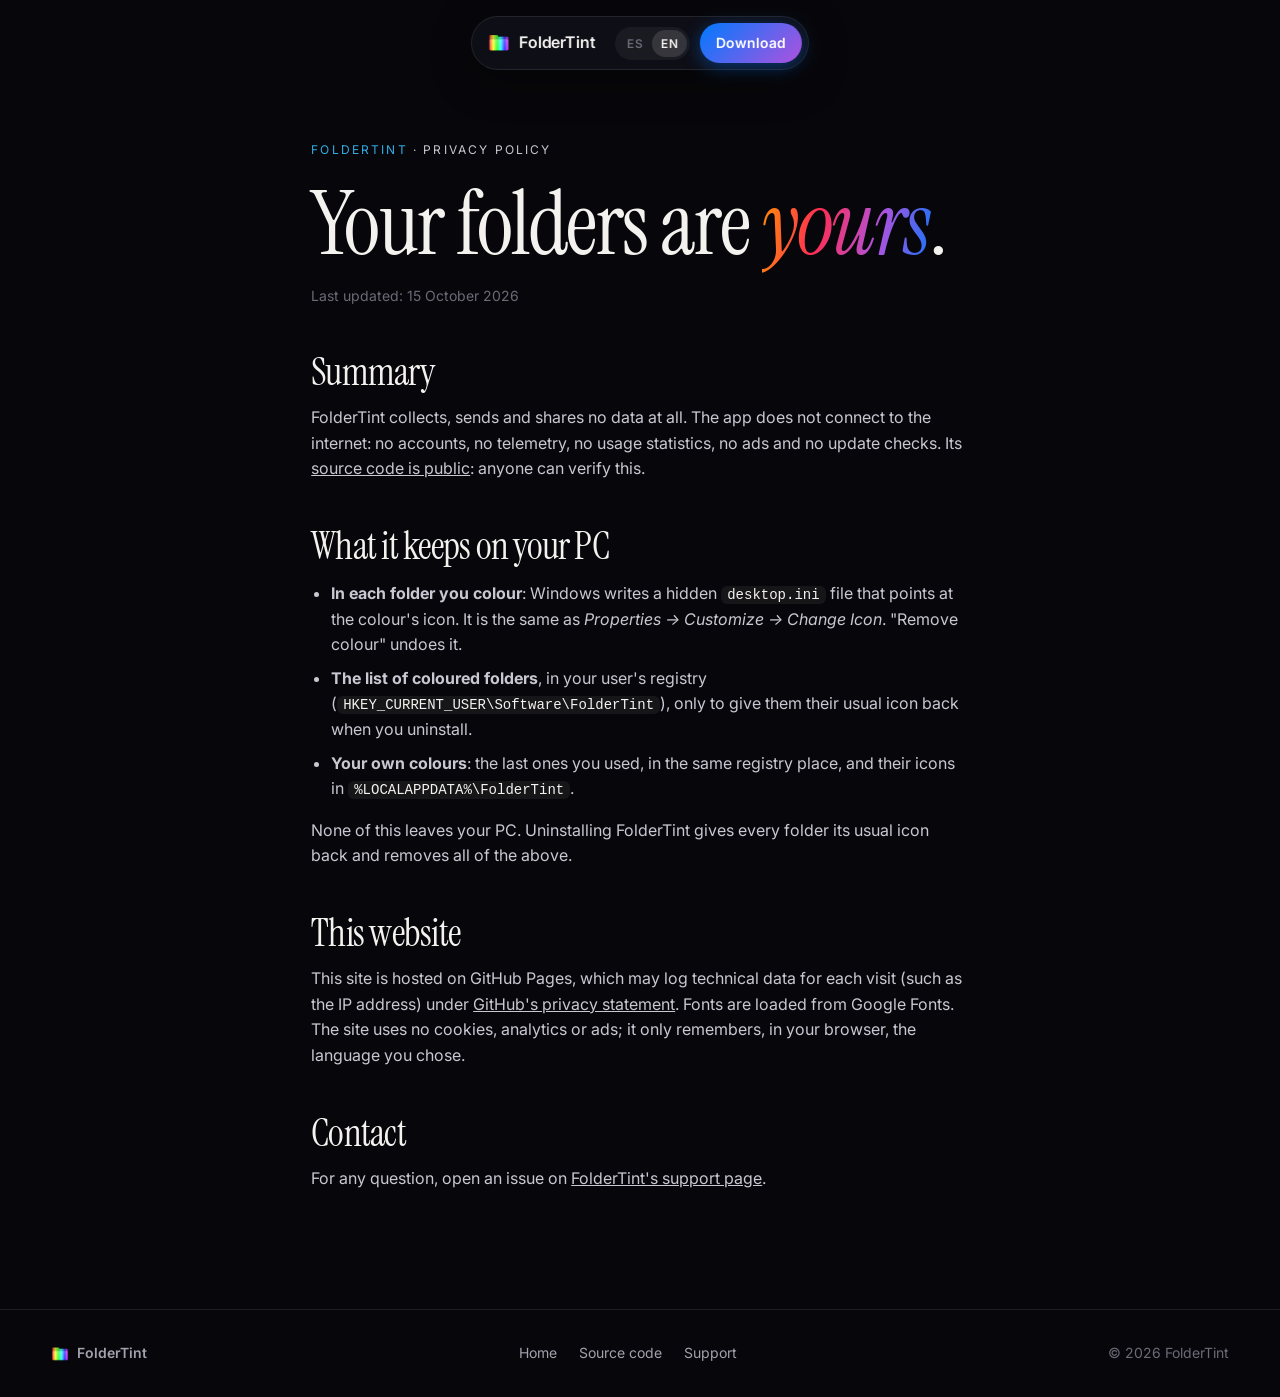
==== privacy.html @ e4a73491 "Site: FolderTint 0.3.0 The same dark, scroll-driven page and patterns as ScreenShotCM's site: the co" ====
<!doctype html>
<html lang="es">
<head>
  <meta charset="utf-8">
  <meta name="viewport" content="width=device-width, initial-scale=1">
  <title>Privacidad — FolderTint</title>
  <meta name="description" content="FolderTint no recoge ni envía ningún dato. Política de privacidad de la aplicación y de este sitio.">
  <meta name="theme-color" content="#07070b">
  <link rel="icon" type="image/png" href="assets/icon-44.png">
  <link rel="preconnect" href="https://fonts.googleapis.com">
  <link rel="preconnect" href="https://fonts.gstatic.com" crossorigin>
  <link rel="stylesheet" href="https://fonts.googleapis.com/css2?family=Instrument+Serif:ital@0;1&family=Inter:wght@400;500;600&display=swap">
  <link rel="stylesheet" href="assets/site.css">
</head>
<body data-title-key="doc.title">
  <header class="nav" id="nav">
    <a class="brand" href="./" aria-label="FolderTint">
      <img src="assets/icon-44.png" alt="" width="22" height="22">
      <span>FolderTint</span>
    </a>
    <div class="lang" role="group" aria-label="Idioma / Language">
      <button type="button" data-lang="es" aria-pressed="true">ES</button>
      <button type="button" data-lang="en" aria-pressed="false">EN</button>
    </div>
    <a class="cta" href="./#descargar" data-i18n="nav.download">Descargar</a>
  </header>

  <main class="doc">
    <article data-only="es" class="shown" lang="es">
      <p class="eyebrow"><span>FolderTint</span> · Política de privacidad</p>
      <h1>Tus carpetas son <em>tuyas</em>.</h1>
      <p class="updated">Última actualización: 15 de octubre de 2026</p>

      <h2>Resumen</h2>
      <p>FolderTint no recoge, no envía y no comparte ningún dato. La aplicación no se
        conecta a internet: no tiene cuentas, ni telemetría, ni estadísticas de uso, ni
        publicidad, ni comprobación de actualizaciones. Su
        <a href="https://github.com/foldertint/FolderTint">código es público</a>: cualquiera
        puede comprobarlo.</p>

      <h2>Qué guarda en tu equipo</h2>
      <ul>
        <li><strong>En cada carpeta que coloreas</strong>: Windows escribe un archivo oculto
          <code>desktop.ini</code> que apunta al icono del color. Es lo mismo que hace
          <em>Propiedades → Personalizar → Cambiar icono</em>. «Quitar color» lo deshace.</li>
        <li><strong>La lista de carpetas coloreadas</strong>, en el registro de tu usuario
          (<code>HKEY_CURRENT_USER\Software\FolderTint</code>), solo para devolverles su
          icono normal al desinstalar.</li>
        <li><strong>Tus colores propios</strong>: los últimos que usaste, en el mismo lugar
          del registro, y sus iconos en <code>%LOCALAPPDATA%\FolderTint</code>.</li>
      </ul>
      <p>Nada de esto sale de tu equipo. Al desinstalar FolderTint, cada carpeta vuelve a
        su icono normal y se borra todo lo anterior.</p>

      <h2>Este sitio</h2>
      <p>Este sitio está alojado en GitHub Pages, que puede registrar datos técnicos de
        cada visita (como la dirección IP) según la
        <a href="https://docs.github.com/es/site-policy/privacy-policies/github-general-privacy-statement">declaración de privacidad de GitHub</a>.
        Las tipografías se cargan desde Google Fonts. El sitio no usa cookies, ni analítica,
        ni publicidad; solo recuerda en tu navegador el idioma que elegiste.</p>

      <h2>Contacto</h2>
      <p>Para cualquier pregunta, abre un tema en
        <a href="https://github.com/foldertint/foldertint.github.io/issues">el soporte de FolderTint</a>.</p>
    </article>

    <article data-only="en" lang="en">
      <p class="eyebrow"><span>FolderTint</span> · Privacy policy</p>
      <h1>Your folders are <em>yours</em>.</h1>
      <p class="updated">Last updated: 15 October 2026</p>

      <h2>Summary</h2>
      <p>FolderTint collects, sends and shares no data at all. The app does not connect to
        the internet: no accounts, no telemetry, no usage statistics, no ads and no update
        checks. Its <a href="https://github.com/foldertint/FolderTint">source code is public</a>:
        anyone can verify this.</p>

      <h2>What it keeps on your PC</h2>
      <ul>
        <li><strong>In each folder you colour</strong>: Windows writes a hidden
          <code>desktop.ini</code> file that points at the colour's icon. It is the same as
          <em>Properties → Customize → Change Icon</em>. "Remove colour" undoes it.</li>
        <li><strong>The list of coloured folders</strong>, in your user's registry
          (<code>HKEY_CURRENT_USER\Software\FolderTint</code>), only to give them their usual
          icon back when you uninstall.</li>
        <li><strong>Your own colours</strong>: the last ones you used, in the same registry
          place, and their icons in <code>%LOCALAPPDATA%\FolderTint</code>.</li>
      </ul>
      <p>None of this leaves your PC. Uninstalling FolderTint gives every folder its usual
        icon back and removes all of the above.</p>

      <h2>This website</h2>
      <p>This site is hosted on GitHub Pages, which may log technical data for each visit
        (such as the IP address) under
        <a href="https://docs.github.com/en/site-policy/privacy-policies/github-general-privacy-statement">GitHub's privacy statement</a>.
        Fonts are loaded from Google Fonts. The site uses no cookies, analytics or ads; it
        only remembers, in your browser, the language you chose.</p>

      <h2>Contact</h2>
      <p>For any question, open an issue on
        <a href="https://github.com/foldertint/foldertint.github.io/issues">FolderTint's support page</a>.</p>
    </article>
  </main>

  <footer class="footer">
    <div>
      <img src="assets/icon-44.png" alt="" width="18" height="18">
      <span>FolderTint</span>
    </div>
    <nav>
      <a href="./" data-i18n="foot.home">Inicio</a>
      <a href="https://github.com/foldertint/FolderTint" data-i18n="foot.source">Código fuente</a>
      <a href="https://github.com/foldertint/foldertint.github.io/issues" data-i18n="foot.support">Soporte</a>
    </nav>
    <p>© 2026 FolderTint</p>
  </footer>

  <script src="assets/site.js"></script>
</body>
</html>
---- assets/site.css ----
/* FolderTint — the same dark, scroll-driven page as ScreenShotCM, in the
   folders' own colours. No framework: the chapters reveal and the rail
   follows through site.js. */

:root {
  --bg: #07070b;
  --bg-2: #0d0d14;
  --ink: #f4f2ee;
  --muted: #a3a1ad;
  --faint: #6c6a77;
  --line: rgba(255, 255, 255, .09);
  --glass: rgba(20, 20, 30, .62);
  --accent: #007aff;
  --accent-2: #af52de;
  --sky: #32ade6;
  --mark: #ff2d55;
  --warm: #ff9500;
  --spectrum: linear-gradient(100deg, var(--warm), var(--mark) 34%, var(--accent-2) 66%, var(--accent));
  --serif: "Instrument Serif", "Iowan Old Style", Georgia, serif;
  --sans: "Inter", "Segoe UI", system-ui, sans-serif;
  --gutter: clamp(16px, 4vw, 56px);
  color-scheme: dark;
}

* { box-sizing: border-box; }
html { scroll-behavior: smooth; -webkit-text-size-adjust: 100%; }
body {
  margin: 0;
  background: var(--bg);
  color: var(--ink);
  font: 400 16px/1.6 var(--sans);
  -webkit-font-smoothing: antialiased;
  overflow-x: hidden;
}
img { max-width: 100%; height: auto; display: block; }
a { color: inherit; }
em { font-style: italic; }
::selection { background: var(--accent); color: #fff; }

/* A faint film grain over everything, for depth. */
.grain {
  position: fixed; inset: -50%; z-index: 100; pointer-events: none; opacity: .05;
  background-image: url("data:image/svg+xml,%3Csvg xmlns='http://www.w3.org/2000/svg' width='160' height='160'%3E%3Cfilter id='n'%3E%3CfeTurbulence type='fractalNoise' baseFrequency='.9' numOctaves='3' stitchTiles='stitch'/%3E%3C/filter%3E%3Crect width='100%25' height='100%25' filter='url(%23n)'/%3E%3C/svg%3E");
  animation: grain 1.2s steps(6) infinite;
}
@keyframes grain {
  0% { transform: translate(0, 0); } 33% { transform: translate(-3%, 2%); }
  66% { transform: translate(2%, -3%); } 100% { transform: translate(0, 0); }
}

/* ── Floating pill nav ─────────────────────────────────────────────── */
.nav {
  position: fixed; top: 16px; left: 50%; z-index: 50;
  transform: translateX(-50%);
  display: flex; align-items: center; gap: 6px;
  padding: 6px 6px 6px 16px;
  width: max-content; max-width: calc(100% - 32px);
  background: var(--glass);
  border: 1px solid var(--line);
  border-radius: 999px;
  backdrop-filter: blur(18px) saturate(1.4);
  -webkit-backdrop-filter: blur(18px) saturate(1.4);
  box-shadow: 0 10px 40px rgba(0, 0, 0, .35);
  transition: transform .5s cubic-bezier(.2, .8, .2, 1), opacity .5s;
}
.nav.hidden { transform: translate(-50%, -140%); opacity: 0; }
.brand { display: flex; align-items: center; gap: 9px; text-decoration: none; font-weight: 600; letter-spacing: -.01em; margin-right: 10px; }
.links { display: flex; gap: 2px; }
.links a {
  text-decoration: none; color: var(--muted); font-size: 14px;
  padding: 8px 12px; border-radius: 999px; transition: color .2s, background .2s;
}
.links a:hover { color: var(--ink); background: rgba(255, 255, 255, .06); }
.lang { display: flex; padding: 3px; border-radius: 999px; background: rgba(255, 255, 255, .05); margin: 0 4px; }
.lang button {
  font: 600 12px var(--sans); color: var(--faint); background: none; border: 0;
  padding: 6px 9px; border-radius: 999px; cursor: pointer; letter-spacing: .04em;
}
.lang button[aria-pressed="true"] { color: var(--ink); background: rgba(255, 255, 255, .12); }
.cta {
  text-decoration: none; font-size: 14px; font-weight: 600; color: #fff;
  padding: 9px 16px; border-radius: 999px;
  background: linear-gradient(135deg, var(--accent), var(--accent-2));
  box-shadow: 0 4px 18px rgba(0, 122, 255, .4);
}

/* ── Chapter rail ──────────────────────────────────────────────────── */
.rail {
  position: fixed; right: 22px; top: 50%; z-index: 40;
  transform: translateY(-50%);
  display: flex; gap: 14px;
}
.rail ol { list-style: none; margin: 0; padding: 0; display: flex; flex-direction: column; gap: 14px; }
.rail a {
  position: relative;
  display: flex; align-items: center; justify-content: flex-end; gap: 10px;
  text-decoration: none; color: var(--faint); font-size: 11px; letter-spacing: .12em;
  transition: color .3s;
}
.rail em {
  position: absolute; right: calc(100% + 4px); white-space: nowrap; pointer-events: none;
  font-style: normal; text-transform: uppercase; opacity: 0; transform: translateX(6px);
  transition: opacity .3s, transform .3s;
}
.rail a:hover em { opacity: 1; transform: none; }
.rail li.active a { color: var(--ink); }
.rail-progress { width: 1px; background: var(--line); position: relative; }
.rail-progress i {
  position: absolute; left: -1px; top: 0; width: 3px; border-radius: 3px; height: 0;
  background: linear-gradient(var(--warm), var(--mark), var(--accent-2), var(--accent));
}

/* ── Shared type ───────────────────────────────────────────────────── */
.eyebrow {
  font-size: 12px; letter-spacing: .18em; text-transform: uppercase; color: var(--muted);
  margin: 0 0 22px;
}
.eyebrow span:first-child { color: var(--sky); }
h1, h2 {
  font-family: var(--serif); font-weight: 400; letter-spacing: -.02em; margin: 0;
  line-height: .98;
}
h1 em, h2 em {
  background: var(--spectrum);
  -webkit-background-clip: text; background-clip: text; color: transparent;
  padding-right: .08em; margin-right: -.08em;
}
h1 { font-size: clamp(50px, 6.4vw, 108px); }
h2 { font-size: clamp(40px, 5.6vw, 84px); margin-bottom: 26px; }
p { color: var(--muted); margin: 0 0 18px; }

.btn {
  display: inline-flex; align-items: center; gap: 10px;
  text-decoration: none; font-weight: 600; font-size: 15px;
  padding: 14px 22px; border-radius: 999px;
  transition: transform .2s, box-shadow .2s, background .2s;
}
.btn:hover { transform: translateY(-2px); }
.btn-primary {
  color: #fff; background: linear-gradient(135deg, var(--accent), var(--accent-2));
  box-shadow: 0 10px 34px rgba(0, 122, 255, .38);
}
.btn-primary:hover { box-shadow: 0 14px 44px rgba(0, 122, 255, .55); }
.btn-ghost { color: var(--ink); border: 1px solid var(--line); background: rgba(255, 255, 255, .03); }
.btn-ghost:hover { background: rgba(255, 255, 255, .08); }
.btn-xl { font-size: 18px; padding: 18px 30px; }

/* ── Hero ──────────────────────────────────────────────────────────── */
.hero {
  position: relative; min-height: 100svh;
  display: grid; grid-template-columns: minmax(0, 5fr) minmax(0, 7fr); grid-template-rows: 1fr auto;
  grid-template-areas: "copy shot" "stats stats"; column-gap: 3vw;
  padding: 120px var(--gutter) 40px;
  overflow: hidden; isolation: isolate;
}
.glow { position: absolute; border-radius: 50%; filter: blur(90px); z-index: -1; pointer-events: none; }
.glow-a { width: 60vw; height: 60vw; right: -18vw; top: -18vw; background: radial-gradient(circle, rgba(50, 173, 230, .28), transparent 65%); }
.glow-b { width: 50vw; height: 50vw; left: -14vw; bottom: -20vw; background: radial-gradient(circle, rgba(175, 82, 222, .26), transparent 65%); }
.hero-shot {
  grid-area: shot; align-self: center; position: relative; z-index: -1;
  /* Clear of the chapter rail on the right. */
  margin: 0 28px 0 0;
  perspective: 1600px;
}
.hero-shot > * {
  transform: rotateY(calc(-16deg * (1 - var(--p, 0)))) rotateX(calc(8deg * (1 - var(--p, 0)))) scale(calc(.92 + .08 * var(--p, 0)));
  transform-origin: 70% 50%;
  will-change: transform;
}
.hero::after {
  content: ""; position: absolute; inset: 0; z-index: -1; pointer-events: none;
  background: linear-gradient(0deg, var(--bg) 2%, rgba(7, 7, 11, 0) 42%);
}
.hero-copy { grid-area: copy; align-self: center; padding: 24px 0 56px; }
.hero-copy .lede { font-size: clamp(17px, 1.5vw, 20px); max-width: 540px; margin: 28px 0 34px; color: #c9c7d2; }
.actions { display: flex; gap: 12px; flex-wrap: wrap; }
.stats {
  grid-area: stats;
  display: grid; grid-template-columns: repeat(4, 1fr); gap: 0; margin: 0;
  border-top: 1px solid var(--line);
}
.stats div { padding: 22px 22px 6px 0; }
.stats div + div { padding-left: 22px; border-left: 1px solid var(--line); }
.stats dt { font-family: var(--serif); font-size: clamp(34px, 3.6vw, 54px); line-height: 1; }
.stats dd { margin: 8px 0 0; font-size: 13px; color: var(--muted); }

/* The hero's wall of folders: every colour, floating gently. */
.wall {
  display: grid; grid-template-columns: repeat(7, 1fr); gap: clamp(6px, 1.2vw, 18px);
  padding: clamp(18px, 2.4vw, 34px); border-radius: 22px;
  background: linear-gradient(160deg, rgba(255, 255, 255, .06), rgba(255, 255, 255, .015));
  border: 1px solid var(--line);
  box-shadow: 0 50px 120px rgba(0, 0, 0, .6);
}
.wall figure { margin: 0; text-align: center; }
.wall img { width: 100%; filter: drop-shadow(0 10px 18px rgba(0, 0, 0, .35)); animation: bob 6s ease-in-out infinite; animation-delay: calc(var(--i, 0) * -.45s); }
.wall figcaption { font-size: clamp(10px, .9vw, 13px); color: var(--muted); margin-top: 2px; }
.wall .more img { animation: none; }
@keyframes bob { 0%, 100% { transform: translateY(0); } 50% { transform: translateY(-6px); } }

/* ── Chapters ──────────────────────────────────────────────────────── */
.chapter {
  position: relative;
  display: grid; grid-template-columns: minmax(0, 5fr) minmax(0, 7fr);
  gap: clamp(32px, 5vw, 88px); align-items: center;
  padding: clamp(96px, 14vh, 180px) calc(var(--gutter) + 56px) clamp(96px, 14vh, 180px) var(--gutter);
  border-top: 1px solid var(--line);
}
.chapter.flip { grid-template-columns: minmax(0, 7fr) minmax(0, 5fr); }
.chapter.flip .copy { order: 2; }
.chapter .copy { position: sticky; top: 18vh; align-self: start; padding-top: 4vh; }
.chapter.wide { grid-template-columns: 1fr; }
.chapter.wide .copy { position: static; max-width: 760px; margin: 0 auto; text-align: center; }
.frame { margin: 0; position: relative; }
.frame img.shot {
  border-radius: 12px;
  box-shadow: 0 40px 100px rgba(0, 0, 0, .55), 0 0 0 1px rgba(255, 255, 255, .07);
}
.frame::before {
  content: ""; position: absolute; inset: 8% 6%; z-index: -1; border-radius: 40px; filter: blur(70px);
  background: linear-gradient(135deg, rgba(255, 149, 0, .16), rgba(255, 45, 85, .14), rgba(0, 122, 255, .2));
}

.note { font-size: 14px; color: var(--faint); }
.list + .note { margin-top: 26px; }
.chips { list-style: none; padding: 0; margin: 26px 0 0; display: flex; flex-wrap: wrap; gap: 8px; }
.chips li { font-size: 14px; padding: 7px 14px; border-radius: 999px; border: 1px solid var(--line); background: rgba(255, 255, 255, .03); color: #d6d4dd; }
.list { padding: 0; margin: 24px 0 0; list-style: none; display: grid; gap: 12px; }
.list li { position: relative; padding-left: 26px; color: #d6d4dd; }
.list li::before { content: ""; position: absolute; left: 0; top: .62em; width: 12px; height: 2px; background: var(--spectrum); }
.specs { display: grid; grid-template-columns: 1fr 1fr; gap: 26px 28px; margin: 32px 0 26px; }
.specs dt { font-family: var(--serif); font-size: clamp(34px, 3.4vw, 50px); line-height: 1; }
.specs dd { margin: 8px 0 0; font-size: 14px; color: var(--muted); }
kbd {
  font: 500 13px var(--sans); color: var(--ink); white-space: nowrap;
  padding: 3px 8px; border-radius: 7px;
  background: rgba(255, 255, 255, .06); border: 1px solid var(--line); border-bottom-width: 2px;
}

/* Reveal: images rise in as their chapter arrives. */
.reveal { opacity: 0; transform: translateY(60px) scale(.97); transition: opacity 1s cubic-bezier(.2, .8, .2, 1), transform 1.2s cubic-bezier(.2, .8, .2, 1); }
.reveal.in { opacity: 1; transform: none; }
.copy > * { opacity: 0; transform: translateY(24px); transition: opacity .8s, transform .9s cubic-bezier(.2, .8, .2, 1); }
.copy.in > * { opacity: 1; transform: none; }
.copy.in > *:nth-child(2) { transition-delay: .08s; }
.copy.in > *:nth-child(3) { transition-delay: .16s; }
.copy.in > *:nth-child(4) { transition-delay: .24s; }
.copy.in > *:nth-child(5) { transition-delay: .32s; }

/* ── Explorer and its context menu, drawn with the real icons ──────── */
.explorer {
  position: relative; border-radius: 12px; padding: 10px 0 70px;
  background: #191919; border: 1px solid rgba(255, 255, 255, .08);
  box-shadow: 0 40px 100px rgba(0, 0, 0, .55);
  font: 13px "Segoe UI", var(--sans); color: #e8e8e8;
  min-height: 460px;
}
.explorer .row {
  display: grid; grid-template-columns: 22px 1fr auto; gap: 10px; align-items: center;
  padding: 5px 18px; color: #e8e8e8;
}
.explorer .row img { width: 20px; height: 20px; }
.explorer .row span:last-child { color: #9a9a9a; font-size: 12px; }
.explorer .row.selected { background: rgba(255, 255, 255, .09); box-shadow: inset 2px 0 #4cc2ff; }
.menu {
  position: absolute; min-width: 230px; padding: 4px;
  background: #2c2c2c; border: 1px solid rgba(255, 255, 255, .1); border-radius: 8px;
  box-shadow: 0 18px 50px rgba(0, 0, 0, .55);
}
.menu.main { left: 26%; top: 74px; }
.menu.sub { left: calc(26% + 226px); top: 132px; min-width: 190px; }
.menu li { list-style: none; display: flex; align-items: center; gap: 10px; padding: 5px 10px; border-radius: 4px; color: #e8e8e8; }
.menu ul { margin: 0; padding: 0; }
.menu li img, .menu li i { width: 16px; height: 16px; flex: none; }
.menu li.on { background: rgba(255, 255, 255, .08); }
.menu li.dim { color: #9a9a9a; }
.menu li .chev { margin-left: auto; color: #9a9a9a; }
.menu hr { border: 0; border-top: 1px solid rgba(255, 255, 255, .1); margin: 4px 6px; }

/* ── desktop.ini, as a card ────────────────────────────────────────── */
.ini {
  margin: 0; border-radius: 14px; padding: 26px 28px; overflow-x: auto;
  background: #0f0f16; border: 1px solid var(--line);
  box-shadow: 0 40px 100px rgba(0, 0, 0, .55);
  font: 14px/1.8 ui-monospace, "Cascadia Code", Consolas, monospace; color: #d6d4dd;
}
.ini .k { color: var(--sky); }
.ini .s { color: #ffb86b; }
.ini .c { color: var(--faint); }
.ini-head { display: flex; align-items: center; gap: 12px; margin-bottom: 16px; font: 600 13px var(--sans); color: var(--muted); }
.ini-head img { width: 40px; }

/* ── Sizes: the same folder, sharp at every size ───────────────────── */
.sizes {
  display: flex; align-items: flex-end; justify-content: center; gap: clamp(12px, 2.2vw, 30px); flex-wrap: wrap;
  padding: 40px 30px; border-radius: 18px; background: rgba(255, 255, 255, .03); border: 1px solid var(--line);
}
.sizes figure { margin: 0; text-align: center; }
.sizes img { margin: 0 auto 10px; image-rendering: auto; }
.sizes figcaption { font-size: 12px; color: var(--faint); letter-spacing: .06em; }

/* ── Download ──────────────────────────────────────────────────────── */
.download {
  position: relative; overflow: hidden; isolation: isolate;
  text-align: center; padding: clamp(120px, 18vh, 220px) var(--gutter);
  border-top: 1px solid var(--line);
}
.glow-c { width: 70vw; height: 40vw; left: 15vw; top: 20%; background: radial-gradient(ellipse, rgba(255, 45, 85, .16), rgba(0, 122, 255, .2) 40%, transparent 68%); }
.download h2 { font-size: clamp(48px, 7.4vw, 116px); margin-bottom: 44px; }
.dl-meta { margin: 14px 0 34px; font-size: 14px; }
.dl-note { margin: 14px auto 26px; font-size: 14px; max-width: 620px; }
.dl-facts { list-style: none; padding: 0; margin: 0 auto 30px; display: flex; flex-wrap: wrap; justify-content: center; gap: 10px 26px; max-width: 900px; }
.dl-facts li { color: #d6d4dd; font-size: 15px; }
.dl-facts li::before { content: "✓"; color: var(--sky); margin-right: 8px; }
.sha { font-size: 12px; color: var(--faint); overflow-wrap: anywhere; }
.sha span { letter-spacing: .14em; margin-right: 6px; }
.sha code { font: 12px ui-monospace, "Cascadia Code", Consolas, monospace; }

/* ── Footer ────────────────────────────────────────────────────────── */
.footer {
  display: flex; align-items: center; justify-content: space-between; gap: 18px; flex-wrap: wrap;
  padding: 32px var(--gutter); border-top: 1px solid var(--line); font-size: 14px; color: var(--faint);
}
.footer div { display: flex; align-items: center; gap: 8px; color: var(--muted); font-weight: 600; }
.footer nav { display: flex; gap: 22px; flex-wrap: wrap; }
.footer a { text-decoration: none; color: var(--muted); }
.footer a:hover { color: var(--ink); }
.footer p { margin: 0; color: var(--faint); }

/* ── Privacy page ──────────────────────────────────────────────────── */
.doc { max-width: 760px; margin: 0 auto; padding: 140px var(--gutter) 100px; }
.doc h1 { font-size: clamp(48px, 7vw, 88px); margin-bottom: 18px; }
.doc h2 { font-size: clamp(28px, 3vw, 38px); margin: 46px 0 14px; }
.doc p, .doc li { color: #c9c7d2; }
.doc ul { padding-left: 20px; }
.doc li { margin-bottom: 8px; }
.doc code { font: 14px ui-monospace, "Cascadia Code", Consolas, monospace; color: var(--ink); background: rgba(255, 255, 255, .06); padding: 1px 6px; border-radius: 6px; overflow-wrap: anywhere; }
.doc .updated { color: var(--faint); font-size: 14px; }
[data-only]:not(.shown) { display: none; }

/* ── Light or dark: the same picker in both palettes ── */
.duo { display: grid; grid-template-columns: 1fr 1fr; gap: 24px; max-width: 1400px; margin: 0 auto; }
.duo img { width: 100%; height: auto; }

/* ── Smaller screens ───────────────────────────────────────────────── */
@media (max-width: 1100px) {
  .rail { display: none; }
  .chapter { padding-right: var(--gutter); }
}
@media (max-width: 900px) {
  .links { display: none; }
  .hero { padding-top: 96px; grid-template-columns: 1fr; grid-template-rows: auto auto auto; grid-template-areas: "shot" "copy" "stats"; }
  .hero-shot { margin: 12px 0 8px; }
  .hero::after { background: linear-gradient(0deg, var(--bg) 0%, rgba(7, 7, 11, 0) 30%); }
  .hero-copy { padding-bottom: 32px; }
  .stats { grid-template-columns: 1fr 1fr; }
  .stats div:nth-child(3) { padding-left: 0; border-left: 0; }
  .stats div:nth-child(n+3) { border-top: 1px solid var(--line); }
  .chapter, .chapter.flip { grid-template-columns: 1fr; gap: 36px; }
  .chapter.flip .copy { order: 0; }
  .chapter .copy { position: static; padding-top: 0; }
  .duo { grid-template-columns: 1fr; }
  .menu.main { left: 8%; top: 112px; }
  .menu.sub { left: auto; right: 4%; top: 236px; }
  .explorer { min-height: 720px; }
}
@media (max-width: 520px) {
  .brand span { display: none; }
  .nav { padding-left: 12px; }
  .specs { grid-template-columns: 1fr; }
  .wall { grid-template-columns: repeat(5, 1fr); }
  .explorer { min-height: 760px; }
  .menu.main { left: 4%; right: 18%; min-width: 0; }
  .menu.sub { top: 262px; }
}

@media (prefers-reduced-motion: reduce) {
  html { scroll-behavior: auto; }
  .grain, .wall img { animation: none; }
  .reveal, .copy > * { opacity: 1; transform: none; transition: none; }
  .hero-shot > * { transform: none; }
}
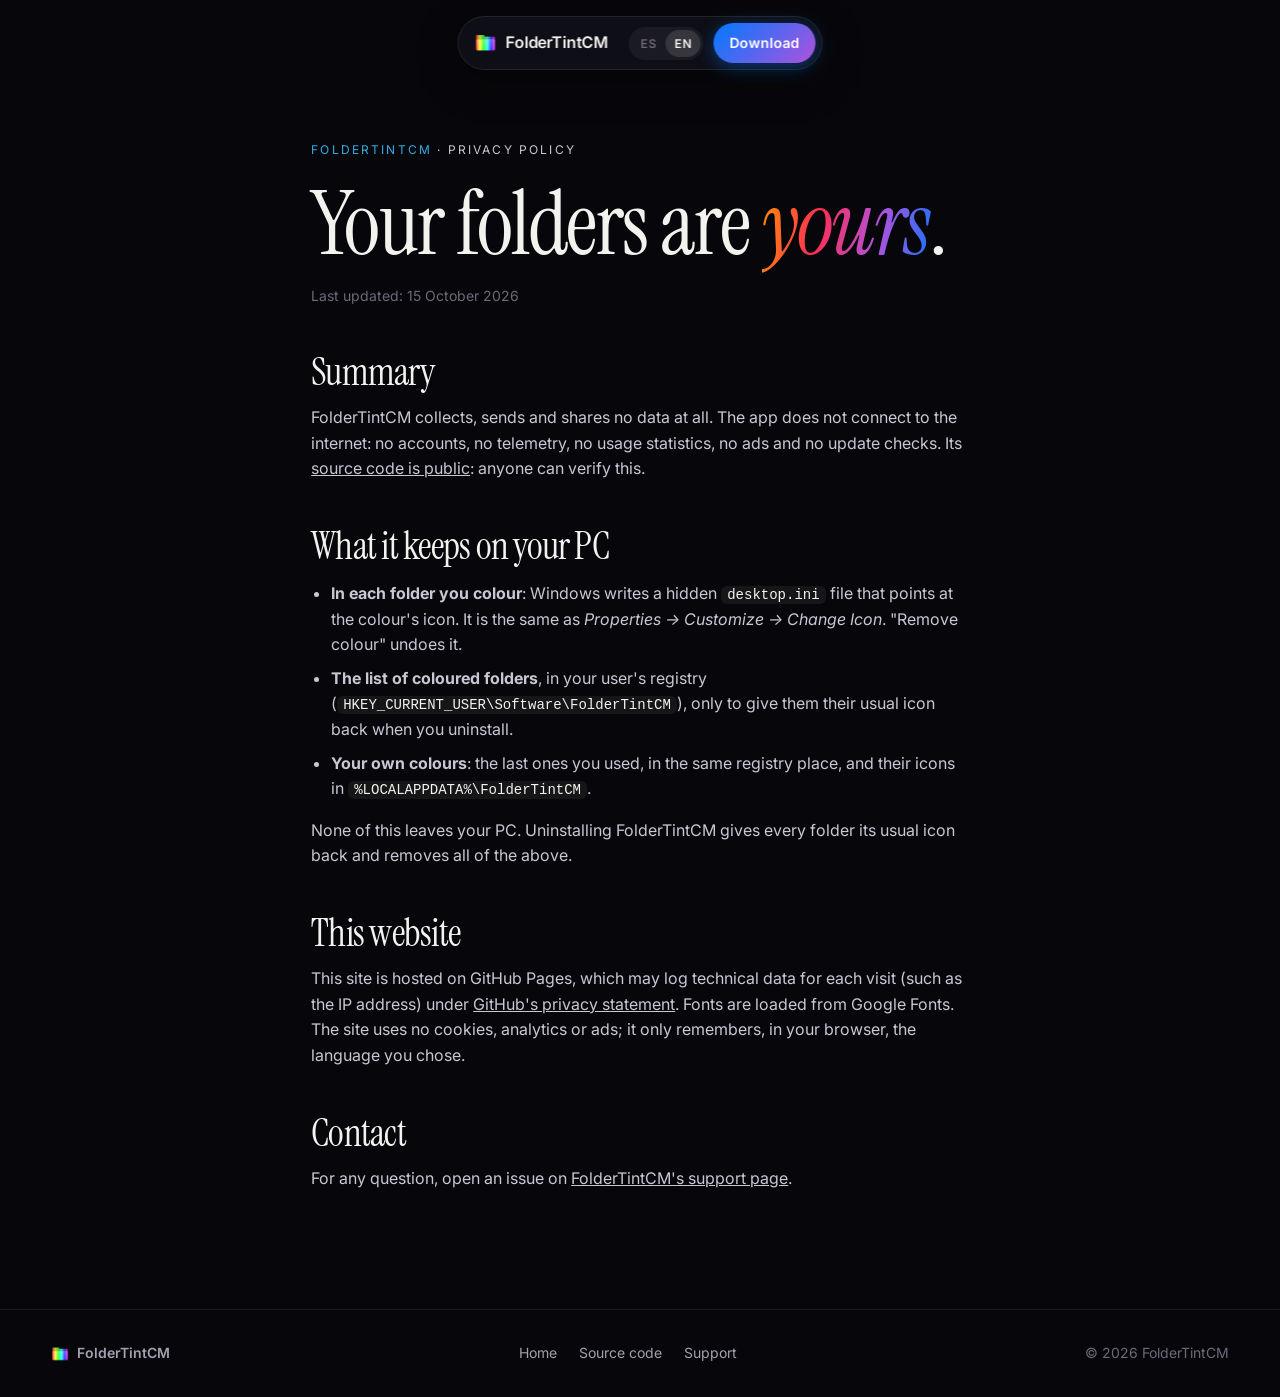
==== commit 8b0637ed: "Site: rename to FolderTintCM New address foldertintcm.github.io and links to the foldertintcm organi" ====
--- a/privacy.html
+++ b/privacy.html
@@ -3,8 +3,8 @@
 <head>
   <meta charset="utf-8">
   <meta name="viewport" content="width=device-width, initial-scale=1">
-  <title>Privacidad — FolderTint</title>
-  <meta name="description" content="FolderTint no recoge ni envía ningún dato. Política de privacidad de la aplicación y de este sitio.">
+  <title>Privacidad — FolderTintCM</title>
+  <meta name="description" content="FolderTintCM no recoge ni envía ningún dato. Política de privacidad de la aplicación y de este sitio.">
   <meta name="theme-color" content="#07070b">
   <link rel="icon" type="image/png" href="assets/icon-44.png">
   <link rel="preconnect" href="https://fonts.googleapis.com">
@@ -14,9 +14,9 @@
 </head>
 <body data-title-key="doc.title">
   <header class="nav" id="nav">
-    <a class="brand" href="./" aria-label="FolderTint">
+    <a class="brand" href="./" aria-label="FolderTintCM">
       <img src="assets/icon-44.png" alt="" width="22" height="22">
-      <span>FolderTint</span>
+      <span>FolderTintCM</span>
     </a>
     <div class="lang" role="group" aria-label="Idioma / Language">
       <button type="button" data-lang="es" aria-pressed="true">ES</button>
@@ -27,15 +27,15 @@
 
   <main class="doc">
     <article data-only="es" class="shown" lang="es">
-      <p class="eyebrow"><span>FolderTint</span> · Política de privacidad</p>
+      <p class="eyebrow"><span>FolderTintCM</span> · Política de privacidad</p>
       <h1>Tus carpetas son <em>tuyas</em>.</h1>
       <p class="updated">Última actualización: 15 de octubre de 2026</p>
 
       <h2>Resumen</h2>
-      <p>FolderTint no recoge, no envía y no comparte ningún dato. La aplicación no se
+      <p>FolderTintCM no recoge, no envía y no comparte ningún dato. La aplicación no se
         conecta a internet: no tiene cuentas, ni telemetría, ni estadísticas de uso, ni
         publicidad, ni comprobación de actualizaciones. Su
-        <a href="https://github.com/foldertint/FolderTint">código es público</a>: cualquiera
+        <a href="https://github.com/foldertintcm/FolderTintCM">código es público</a>: cualquiera
         puede comprobarlo.</p>
 
       <h2>Qué guarda en tu equipo</h2>
@@ -44,12 +44,12 @@
           <code>desktop.ini</code> que apunta al icono del color. Es lo mismo que hace
           <em>Propiedades → Personalizar → Cambiar icono</em>. «Quitar color» lo deshace.</li>
         <li><strong>La lista de carpetas coloreadas</strong>, en el registro de tu usuario
-          (<code>HKEY_CURRENT_USER\Software\FolderTint</code>), solo para devolverles su
+          (<code>HKEY_CURRENT_USER\Software\FolderTintCM</code>), solo para devolverles su
           icono normal al desinstalar.</li>
         <li><strong>Tus colores propios</strong>: los últimos que usaste, en el mismo lugar
-          del registro, y sus iconos en <code>%LOCALAPPDATA%\FolderTint</code>.</li>
+          del registro, y sus iconos en <code>%LOCALAPPDATA%\FolderTintCM</code>.</li>
       </ul>
-      <p>Nada de esto sale de tu equipo. Al desinstalar FolderTint, cada carpeta vuelve a
+      <p>Nada de esto sale de tu equipo. Al desinstalar FolderTintCM, cada carpeta vuelve a
         su icono normal y se borra todo lo anterior.</p>
 
       <h2>Este sitio</h2>
@@ -61,18 +61,18 @@
 
       <h2>Contacto</h2>
       <p>Para cualquier pregunta, abre un tema en
-        <a href="https://github.com/foldertint/foldertint.github.io/issues">el soporte de FolderTint</a>.</p>
+        <a href="https://github.com/foldertintcm/foldertintcm.github.io/issues">el soporte de FolderTintCM</a>.</p>
     </article>
 
     <article data-only="en" lang="en">
-      <p class="eyebrow"><span>FolderTint</span> · Privacy policy</p>
+      <p class="eyebrow"><span>FolderTintCM</span> · Privacy policy</p>
       <h1>Your folders are <em>yours</em>.</h1>
       <p class="updated">Last updated: 15 October 2026</p>
 
       <h2>Summary</h2>
-      <p>FolderTint collects, sends and shares no data at all. The app does not connect to
+      <p>FolderTintCM collects, sends and shares no data at all. The app does not connect to
         the internet: no accounts, no telemetry, no usage statistics, no ads and no update
-        checks. Its <a href="https://github.com/foldertint/FolderTint">source code is public</a>:
+        checks. Its <a href="https://github.com/foldertintcm/FolderTintCM">source code is public</a>:
         anyone can verify this.</p>
 
       <h2>What it keeps on your PC</h2>
@@ -81,12 +81,12 @@
           <code>desktop.ini</code> file that points at the colour's icon. It is the same as
           <em>Properties → Customize → Change Icon</em>. "Remove colour" undoes it.</li>
         <li><strong>The list of coloured folders</strong>, in your user's registry
-          (<code>HKEY_CURRENT_USER\Software\FolderTint</code>), only to give them their usual
+          (<code>HKEY_CURRENT_USER\Software\FolderTintCM</code>), only to give them their usual
           icon back when you uninstall.</li>
         <li><strong>Your own colours</strong>: the last ones you used, in the same registry
-          place, and their icons in <code>%LOCALAPPDATA%\FolderTint</code>.</li>
+          place, and their icons in <code>%LOCALAPPDATA%\FolderTintCM</code>.</li>
       </ul>
-      <p>None of this leaves your PC. Uninstalling FolderTint gives every folder its usual
+      <p>None of this leaves your PC. Uninstalling FolderTintCM gives every folder its usual
         icon back and removes all of the above.</p>
 
       <h2>This website</h2>
@@ -98,21 +98,21 @@
 
       <h2>Contact</h2>
       <p>For any question, open an issue on
-        <a href="https://github.com/foldertint/foldertint.github.io/issues">FolderTint's support page</a>.</p>
+        <a href="https://github.com/foldertintcm/foldertintcm.github.io/issues">FolderTintCM's support page</a>.</p>
     </article>
   </main>
 
   <footer class="footer">
     <div>
       <img src="assets/icon-44.png" alt="" width="18" height="18">
-      <span>FolderTint</span>
+      <span>FolderTintCM</span>
     </div>
     <nav>
       <a href="./" data-i18n="foot.home">Inicio</a>
-      <a href="https://github.com/foldertint/FolderTint" data-i18n="foot.source">Código fuente</a>
-      <a href="https://github.com/foldertint/foldertint.github.io/issues" data-i18n="foot.support">Soporte</a>
+      <a href="https://github.com/foldertintcm/FolderTintCM" data-i18n="foot.source">Código fuente</a>
+      <a href="https://github.com/foldertintcm/foldertintcm.github.io/issues" data-i18n="foot.support">Soporte</a>
     </nav>
-    <p>© 2026 FolderTint</p>
+    <p>© 2026 FolderTintCM</p>
   </footer>
 
   <script src="assets/site.js"></script>
--- a/assets/site.css
+++ b/assets/site.css
@@ -1,4 +1,4 @@
-/* FolderTint — the same dark, scroll-driven page as ScreenShotCM, in the
+/* FolderTintCM — the same dark, scroll-driven page as ScreenShotCM, in the
    folders' own colours. No framework: the chapters reveal and the rail
    follows through site.js. */
 
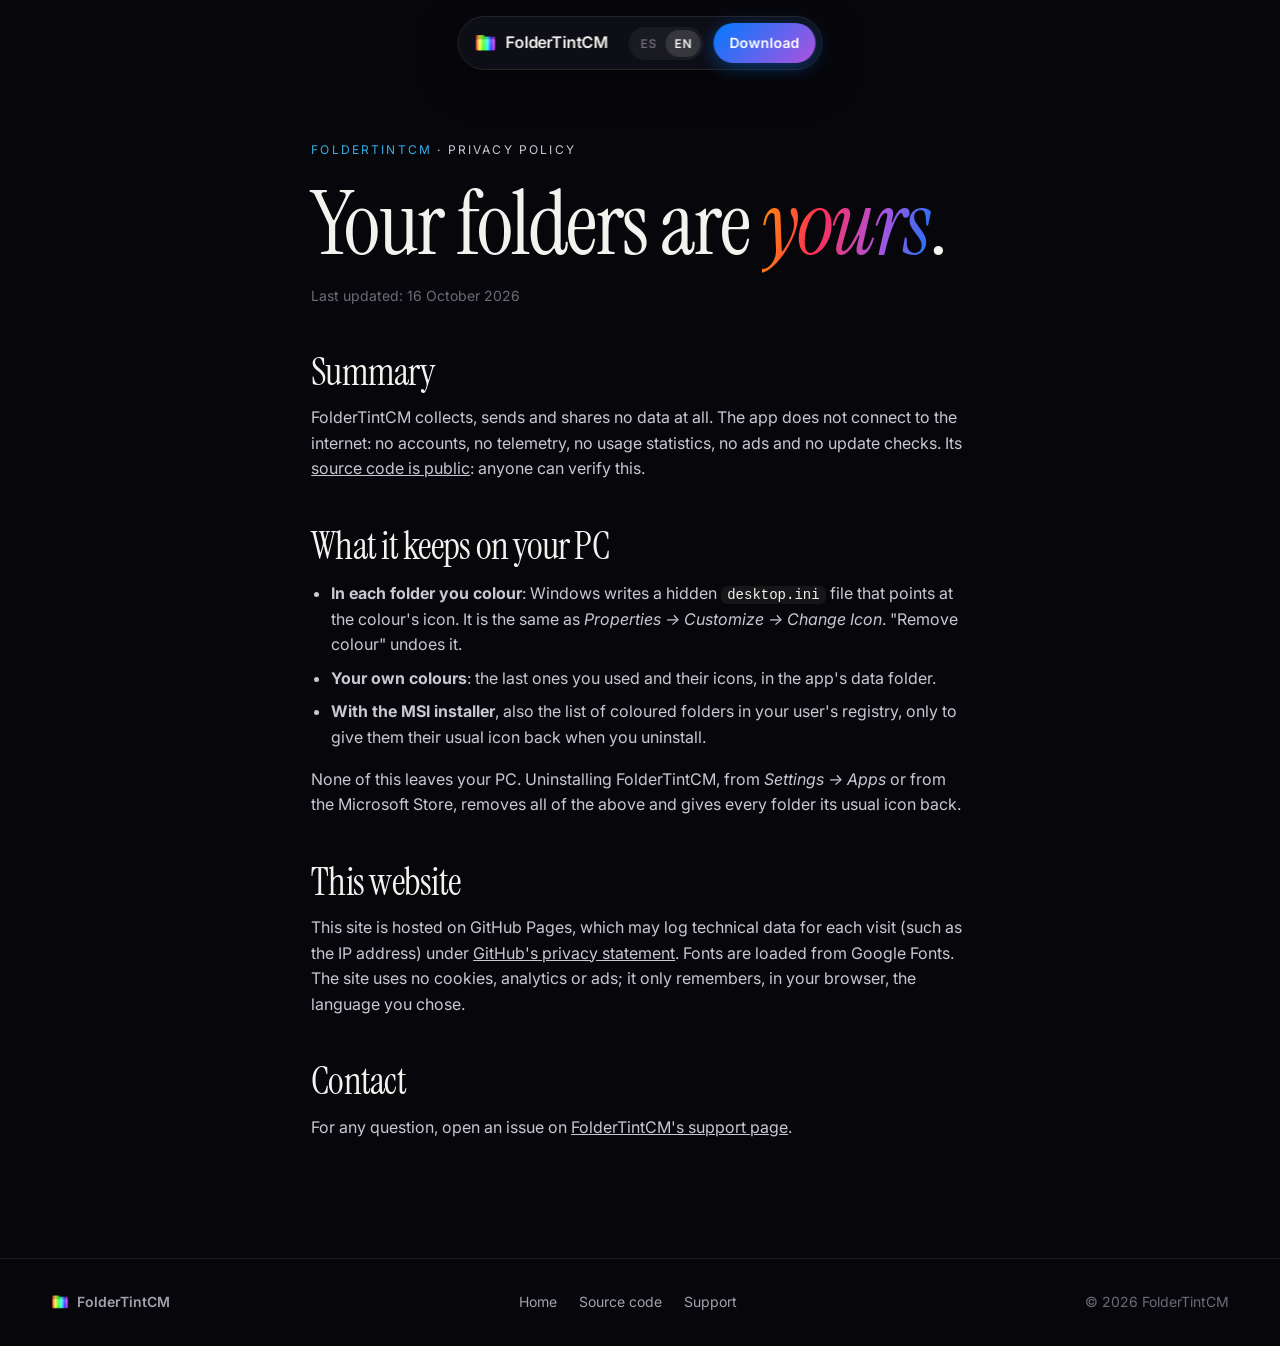
==== commit 90a2c12a: "Privacy: the Microsoft Store version, in plain words Co-Authored-By: Claude Opus 5.5 <noreply@anthro" ====
--- a/privacy.html
+++ b/privacy.html
@@ -29,7 +29,7 @@
     <article data-only="es" class="shown" lang="es">
       <p class="eyebrow"><span>FolderTintCM</span> · Política de privacidad</p>
       <h1>Tus carpetas son <em>tuyas</em>.</h1>
-      <p class="updated">Última actualización: 15 de octubre de 2026</p>
+      <p class="updated">Última actualización: 16 de octubre de 2026</p>
 
       <h2>Resumen</h2>
       <p>FolderTintCM no recoge, no envía y no comparte ningún dato. La aplicación no se
@@ -43,14 +43,14 @@
         <li><strong>En cada carpeta que coloreas</strong>: Windows escribe un archivo oculto
           <code>desktop.ini</code> que apunta al icono del color. Es lo mismo que hace
           <em>Propiedades → Personalizar → Cambiar icono</em>. «Quitar color» lo deshace.</li>
-        <li><strong>La lista de carpetas coloreadas</strong>, en el registro de tu usuario
-          (<code>HKEY_CURRENT_USER\Software\FolderTintCM</code>), solo para devolverles su
-          icono normal al desinstalar.</li>
-        <li><strong>Tus colores propios</strong>: los últimos que usaste, en el mismo lugar
-          del registro, y sus iconos en <code>%LOCALAPPDATA%\FolderTintCM</code>.</li>
+        <li><strong>Tus colores propios</strong>: los últimos que usaste y sus iconos, en la
+          carpeta de datos de la aplicación.</li>
+        <li><strong>Con el instalador MSI</strong>, además, la lista de carpetas coloreadas en
+          el registro de tu usuario, solo para devolverles su icono normal al desinstalar.</li>
       </ul>
-      <p>Nada de esto sale de tu equipo. Al desinstalar FolderTintCM, cada carpeta vuelve a
-        su icono normal y se borra todo lo anterior.</p>
+      <p>Nada de esto sale de tu equipo. Al desinstalar FolderTintCM, desde
+        <em>Configuración → Aplicaciones</em> o desde la Microsoft Store, se borra todo lo
+        anterior y cada carpeta vuelve a su icono normal.</p>
 
       <h2>Este sitio</h2>
       <p>Este sitio está alojado en GitHub Pages, que puede registrar datos técnicos de
@@ -67,7 +67,7 @@
     <article data-only="en" lang="en">
       <p class="eyebrow"><span>FolderTintCM</span> · Privacy policy</p>
       <h1>Your folders are <em>yours</em>.</h1>
-      <p class="updated">Last updated: 15 October 2026</p>
+      <p class="updated">Last updated: 16 October 2026</p>
 
       <h2>Summary</h2>
       <p>FolderTintCM collects, sends and shares no data at all. The app does not connect to
@@ -80,14 +80,14 @@
         <li><strong>In each folder you colour</strong>: Windows writes a hidden
           <code>desktop.ini</code> file that points at the colour's icon. It is the same as
           <em>Properties → Customize → Change Icon</em>. "Remove colour" undoes it.</li>
-        <li><strong>The list of coloured folders</strong>, in your user's registry
-          (<code>HKEY_CURRENT_USER\Software\FolderTintCM</code>), only to give them their usual
-          icon back when you uninstall.</li>
-        <li><strong>Your own colours</strong>: the last ones you used, in the same registry
-          place, and their icons in <code>%LOCALAPPDATA%\FolderTintCM</code>.</li>
+        <li><strong>Your own colours</strong>: the last ones you used and their icons, in the
+          app's data folder.</li>
+        <li><strong>With the MSI installer</strong>, also the list of coloured folders in your
+          user's registry, only to give them their usual icon back when you uninstall.</li>
       </ul>
-      <p>None of this leaves your PC. Uninstalling FolderTintCM gives every folder its usual
-        icon back and removes all of the above.</p>
+      <p>None of this leaves your PC. Uninstalling FolderTintCM, from <em>Settings → Apps</em>
+        or from the Microsoft Store, removes all of the above and gives every folder its usual
+        icon back.</p>
 
       <h2>This website</h2>
       <p>This site is hosted on GitHub Pages, which may log technical data for each visit
--- a/assets/site.css
+++ b/assets/site.css
@@ -277,18 +277,23 @@
 .menu li .chev { margin-left: auto; color: #9a9a9a; }
 .menu hr { border: 0; border-top: 1px solid rgba(255, 255, 255, .1); margin: 4px 6px; }
 
-/* ── desktop.ini, as a card ────────────────────────────────────────── */
-.ini {
-  margin: 0; border-radius: 14px; padding: 26px 28px; overflow-x: auto;
-  background: #0f0f16; border: 1px solid var(--line);
-  box-shadow: 0 40px 100px rgba(0, 0, 0, .55);
-  font: 14px/1.8 ui-monospace, "Cascadia Code", Consolas, monospace; color: #d6d4dd;
-}
-.ini .k { color: var(--sky); }
-.ini .s { color: #ffb86b; }
-.ini .c { color: var(--faint); }
-.ini-head { display: flex; align-items: center; gap: 12px; margin-bottom: 16px; font: 600 13px var(--sans); color: var(--muted); }
-.ini-head img { width: 40px; }
+
+/* ── It stays: the same folder, moment after moment ────────────────── */
+.persist {
+  display: flex; align-items: stretch; justify-content: center; gap: clamp(8px, 1.6vw, 22px);
+  padding: clamp(28px, 4vw, 48px) clamp(16px, 3vw, 36px); border-radius: 18px;
+  background: rgba(255, 255, 255, .03); border: 1px solid var(--line);
+}
+.moment {
+  flex: 1; max-width: 180px; text-align: center; padding: 18px 10px 16px; border-radius: 14px;
+  background: #15151d; border: 1px solid var(--line);
+}
+.moment img { width: 72%; margin: 0 auto 8px; filter: drop-shadow(0 10px 18px rgba(0, 0, 0, .4)); }
+.moment span { display: block; font: 13px "Segoe UI", var(--sans); color: #e8e8e8; }
+.moment em { display: block; margin-top: 10px; font-style: normal; font-size: 12px; color: var(--muted); }
+.moment em::before { content: "✓ "; color: #34c759; }
+.persist .arrow { align-self: center; font-style: normal; color: var(--faint); font-size: 20px; }
+@media (max-width: 520px) { .persist .arrow { display: none; } .persist { gap: 8px; padding: 18px 10px; } .moment { padding: 12px 4px; } }
 
 /* ── Sizes: the same folder, sharp at every size ───────────────────── */
 .sizes {
